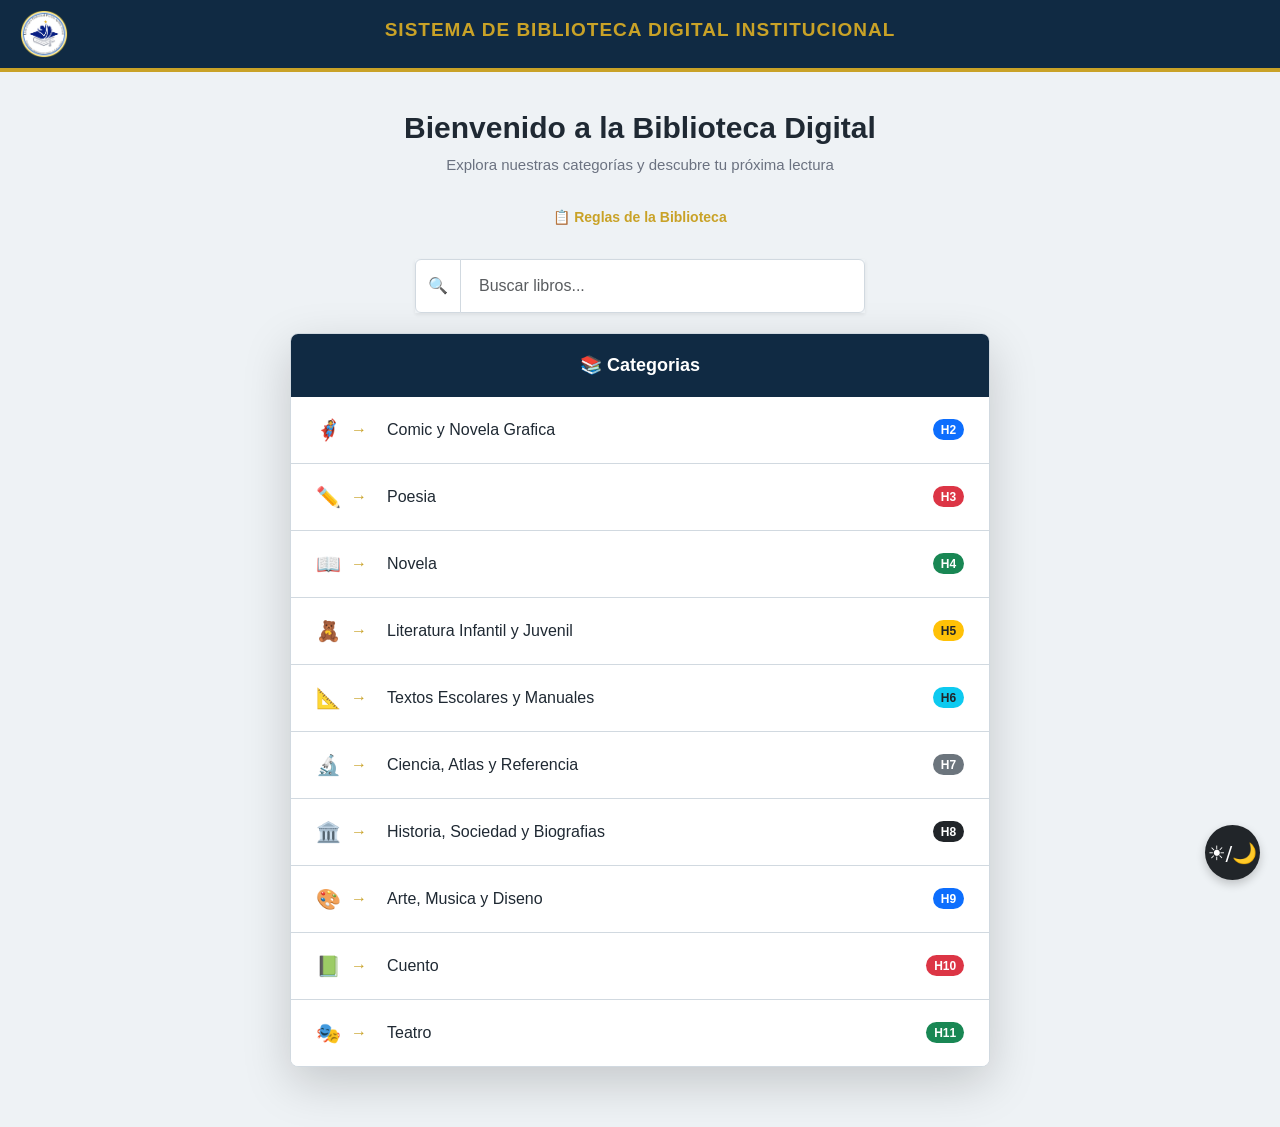
==== Usuarios/index.html @ dd611030 "Archivos subidos." ====
<!DOCTYPE html>
<html lang="es">
<head>

<meta charset="UTF-8">
<meta name="viewport" content="width=device-width, initial-scale=1.0">

<link rel="icon" href="imagenes/logo2.png" type="image/x-icon">

<title>Menú Biblioteca</title>

<!-- Boostrap -->
<link
href="https://cdn.jsdelivr.net/npm/bootstrap@5.3.3/dist/css/bootstrap.min.css"
rel="stylesheet"
>

<link rel="stylesheet" href="categoriaUS.css">
<script src="data/transiciones.js"></script>
</head>

<body>

<!-- Barra superior -->
<header class="top-bar">

    <img
        src="imagenes/logo2.png"
        alt="Logo"
        class="top-logo"
    >

    <div class="top-bar-content">

        <h2>
            SISTEMA DE BIBLIOTECA DIGITAL INSTITUCIONAL
        </h2>

    </div>

</header>

<!-- Contenedor -->
<div class="page-container container">

    <!-- Bienvenida -->
    <div class="welcome-section">

        <h1>Bienvenido a la Biblioteca Digital</h1>

        <p>Explora nuestras categorías y descubre tu próxima lectura</p>
        
        <a href="reglas.html" class="link-reglas"> 📋 Reglas de la Biblioteca </a>

    </div>

    <!-- El buscador -->
    <div class="search-bar">

        <div class="search-box input-group shadow-sm">

            <span class="input-group-text">
                🔍
            </span>

            <input
                type="text"
                id="buscador-categorias"
                class="form-control"
                placeholder="Buscar libros..."
            >

        </div>

    </div>

    <!-- Contenido -->
    <div class="main-content">

        <div class="card-categorias shadow-lg">

            <div class="header-categorias">
                📚 Categorias
            </div>

            <ul class="lista-categorias list-group list-group-flush" id="lista-categorias">
                <!-- Se genera dinamicamente desde data/libros.js (CATEGORIAS), en orden H2 a H11 -->
            </ul>

        </div>

    </div>

</div>

<!-- Boton cambiar modo -->
<button id="theme-button" class="theme-floating btn btn-dark">
    ☀️/🌙
</button>

<!-- Base de categorias compartida -->
<script src="../data/libros.js"></script>

<!-- Script modo oscuro + generar lista + buscador -->
<script>

const body = document.body;

if(localStorage.getItem("modo") === "oscuro"){
    body.classList.add("dark-mode");
}

document.getElementById("theme-button").addEventListener("click", () => {

    body.classList.toggle("dark-mode");

    if(body.classList.contains("dark-mode")){
        localStorage.setItem("modo", "oscuro");
    }
    else{
        localStorage.setItem("modo", "claro");
    }

});

/* Colores de badge, rotando para diferenciar categorias visualmente */

const coloresBadge = [
    "bg-primary", "bg-danger", "bg-success", "bg-warning text-dark",
    "bg-info text-dark", "bg-secondary", "bg-dark"
];

/* Construir la lista de categorias en orden H2 -> H11, tal como en el menu real */

const lista = document.getElementById("lista-categorias");

CATEGORIAS.forEach((cat, index) => {

    const li = document.createElement("li");

    li.className = "list-group-item";
    li.setAttribute("data-nombre", cat.nombre.toLowerCase());

    const colorBadge = coloresBadge[index % coloresBadge.length];

    li.innerHTML = `
        <a href="bibliotecaUS.html?estante=${cat.estante}">

            <span class="icono-categoria">${cat.icono}</span>

            <span class="flecha">→</span>

            <span class="nombre-categoria">${cat.nombre}</span>

            <span class="badge ${colorBadge} rounded-pill">
                ${cat.estante}
            </span>

        </a>
    `;

    lista.appendChild(li);

});

/* Filtro simple de categorias segun lo escrito en el buscador */

document.getElementById("buscador-categorias").addEventListener("input", function(){

    const texto = this.value.trim().toLowerCase();

    document.querySelectorAll("#lista-categorias .list-group-item").forEach(item => {

        const nombre = item.getAttribute("data-nombre");

        item.style.display = nombre.includes(texto) ? "" : "none";

    });

});

</script>

</body>
</html>
---- Usuarios/categoriaUS.css ----
:root{

    --bg-page: #eef2f5;
    --bg-card: #ffffff;

    --topbar: #102a43;

    --title-color: #c9a227;

    --text-main: #1f2933;
    --text-soft: #6b7280;

    --border: #d1d9e0;

    --hover: #f3f4f6;
}

body.dark-mode{

    --bg-page: #0b1220;
    --bg-card: #111827;

    --topbar: #0f172a;

    --title-color: #ffffff;

    --text-main: #f3f4f6;
    --text-soft: #9ca3af;

    --border: #374151;

    --hover: #1f2937;
}

*{
    margin: 0;
    padding: 0;
    box-sizing: border-box;

    font-family: "Segoe UI", Arial, sans-serif;
}

body{

    background: var(--bg-page);

    transition: 0.3s ease;

    animation: aparecerPagina 0.25s ease forwards;
}

@keyframes aparecerPagina{

    from{
        opacity: 0;
    }

    to{
        opacity: 1;
    }

}

body.pagina-saliendo{

    animation: none;

    opacity: 0;

    transition: opacity 0.25s ease;
}

/* Barra superior */

.top-bar{

    position: fixed;

    top: 0;
    left: 0;

    width: 100%;
    height: 72px;

    background: var(--topbar);

    border-bottom: 4px solid var(--title-color);

    display: flex;
    justify-content: center;
    align-items: center;

    z-index: 1000;
}

.top-bar-content{

    display: flex;
    align-items: center;
    justify-content: center;

    gap: 16px;
}

.top-logo{

    position: absolute;

    left: 20px;

    width: 48px;
    height: 48px;

    object-fit: contain;
}

.top-bar h2{

    color: var(--title-color);

    font-size: 19px;

    font-weight: 700;

    letter-spacing: 1px;

    text-transform: uppercase;
}

/* Contenedor */

.page-container{

    padding-top: 110px;
    padding-bottom: 60px;

    width: 100%;
    max-width: 1200px;

    margin: auto;
}

/* Bienvenida */

.welcome-section{

    text-align: center;

    margin-bottom: 30px;
}

.welcome-section h1{

    color: var(--text-main);

    font-size: 30px;

    font-weight: 700;

    margin-bottom: 8px;
}

.welcome-section p{

    color: var(--text-soft);

    font-size: 15px;
}

/* Enlace a Reglas de la Biblioteca */

.link-reglas{

    display: inline-block;

    margin-top: 14px;

    color: var(--title-color);

    font-size: 14px;

    font-weight: 600;

    text-decoration: none;

    border-bottom: 1px solid transparent;

    transition: 0.3s;
}

.link-reglas:hover{

    border-bottom-color: var(--title-color);
}
/* Buscador */

.search-bar{

    display: flex;
    justify-content: center;

    margin-bottom: 25px;
}

.search-box{

    width: 450px;
}

.search-box .form-control{

    padding: 14px 18px;

    background: var(--bg-card);

    color: var(--text-main);

    border: 1px solid var(--border);

    box-shadow: none;
}

.search-box .input-group-text{

    background: var(--bg-card);

    border: 1px solid var(--border);

    color: var(--text-soft);
}

/* Contenido */

.main-content{

    display: flex;
    justify-content: center;

    margin-top: -5px;
}

/* Card */

.card-categorias{

    width: 100%;
    max-width: 700px;

    background: var(--bg-card);

    border: 1px solid var(--border);

    border-radius: 8px;

    overflow: hidden;
}

/* Header (Encabezado) */

.header-categorias{

    background: var(--topbar);

    color: white;

    text-align: center;

    padding: 18px;

    font-size: 18px;

    font-weight: 600;
}

/* Lista */

.lista-categorias{

    list-style: none;
}

.lista-categorias .list-group-item{

    background: var(--bg-card);

    border-color: var(--border);

    padding: 0;
}

.lista-categorias li a{

    display: flex;
    align-items: center;

    gap: 10px;

    padding: 18px 25px;

    text-decoration: none;

    color: var(--text-main);

    transition: 0.3s;
}

.lista-categorias li a:hover{

    background: var(--hover);
}

.nombre-categoria{

    flex: 1;
}

.icono-categoria{

    font-size: 20px;
}

/* Flechas */

.flecha{

    color: var(--title-color);

    font-weight: bold;

    margin-right: 10px;
}

/* Botón de cambiar modo */
.theme-floating {
    position: fixed !important;
    right: 20px !important;
    bottom: 20px !important;

    width: 55px;
    height: 55px;

    padding: 0 !important;
    margin: 0 !important;

    border-radius: 50%;
    border: none;

    display: flex;
    align-items: center;
    justify-content: center;

    font-size: 20px;
    line-height: 1;

    cursor: pointer;
    box-shadow: 0 4px 10px rgba(0, 0, 0, 0.2);

    z-index: 9999;
}

.theme-floating:hover {
    transform: scale(0.90);
}

/* MEDIA */

@media screen and (max-width: 900px){

    .top-bar{

        height: auto;

        padding: 15px;
    }

    .top-bar h2{

        font-size: 13px;

        text-align: center;

        padding: 0 70px;
    }

    .top-logo{

        width: 40px;
        height: 40px;

        left: 10px;
    }

    .welcome-section h1{

        font-size: 22px;
    }

    .search-box{

        width: 95%;
    }

    .card-categorias{

        width: 95%;
    }

    .lista-categorias li a{

        padding: 15px;
    }

}
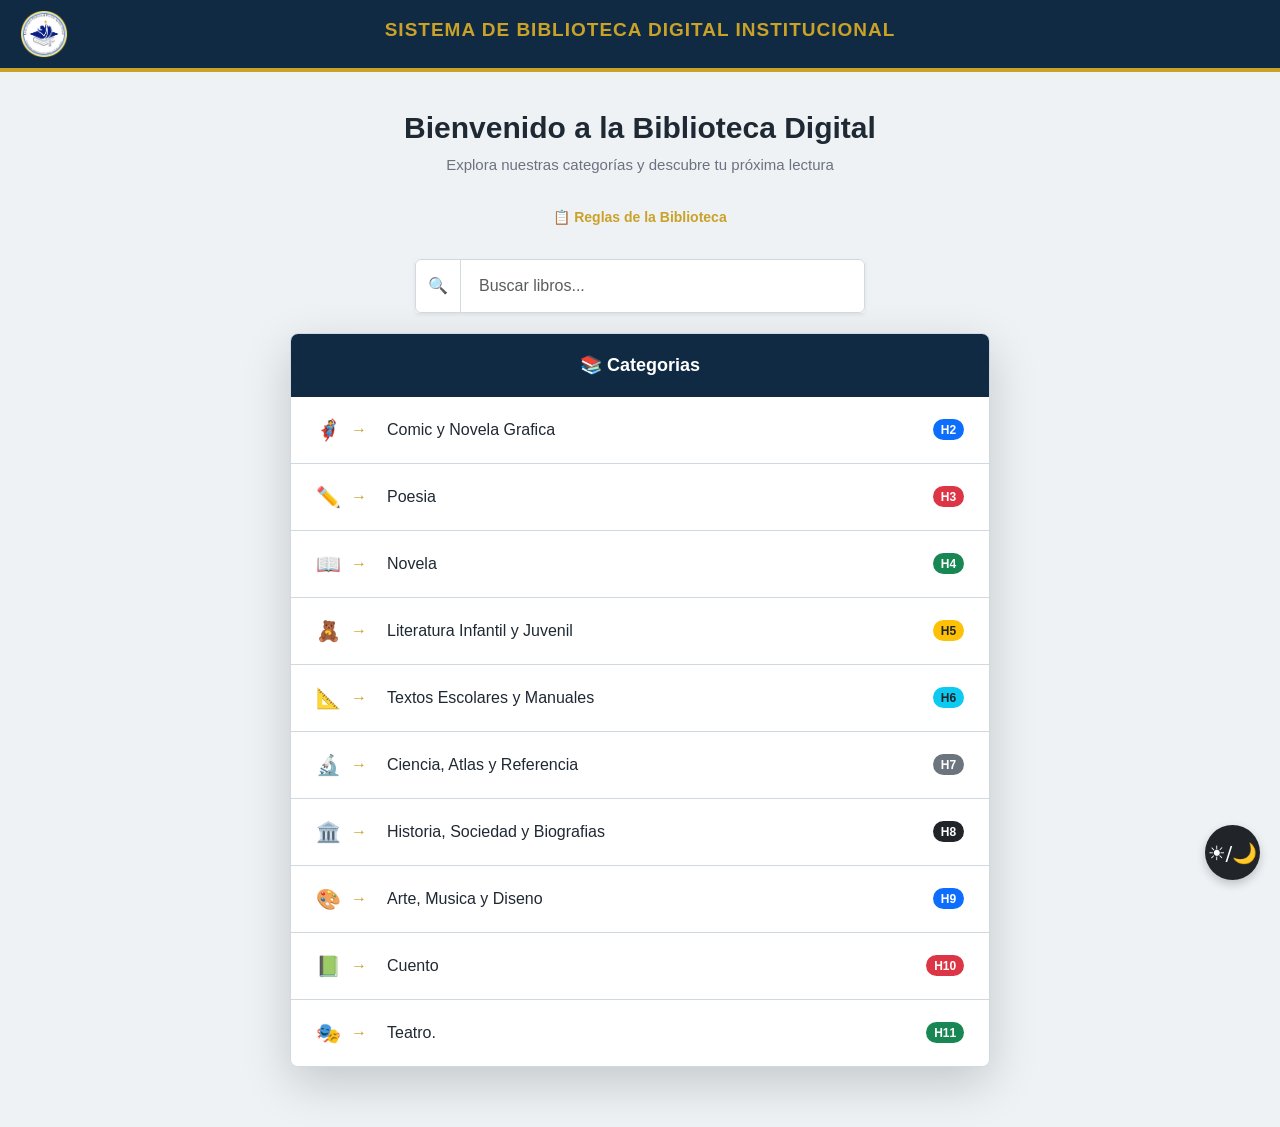
==== commit cf59b1d8: "Update index.html - index.html Keiber" ====
--- a/Usuarios/index.html
+++ b/Usuarios/index.html
@@ -4,7 +4,7 @@
 
 <meta charset="UTF-8">
 <meta name="viewport" content="width=device-width, initial-scale=1.0">
-
+<meta name="author" content="index">
 <link rel="icon" href="imagenes/logo2.png" type="image/x-icon">
 
 <title>Menú Biblioteca</title>
@@ -182,4 +182,4 @@
 </script>
 
 </body>
-</html>+</html>
